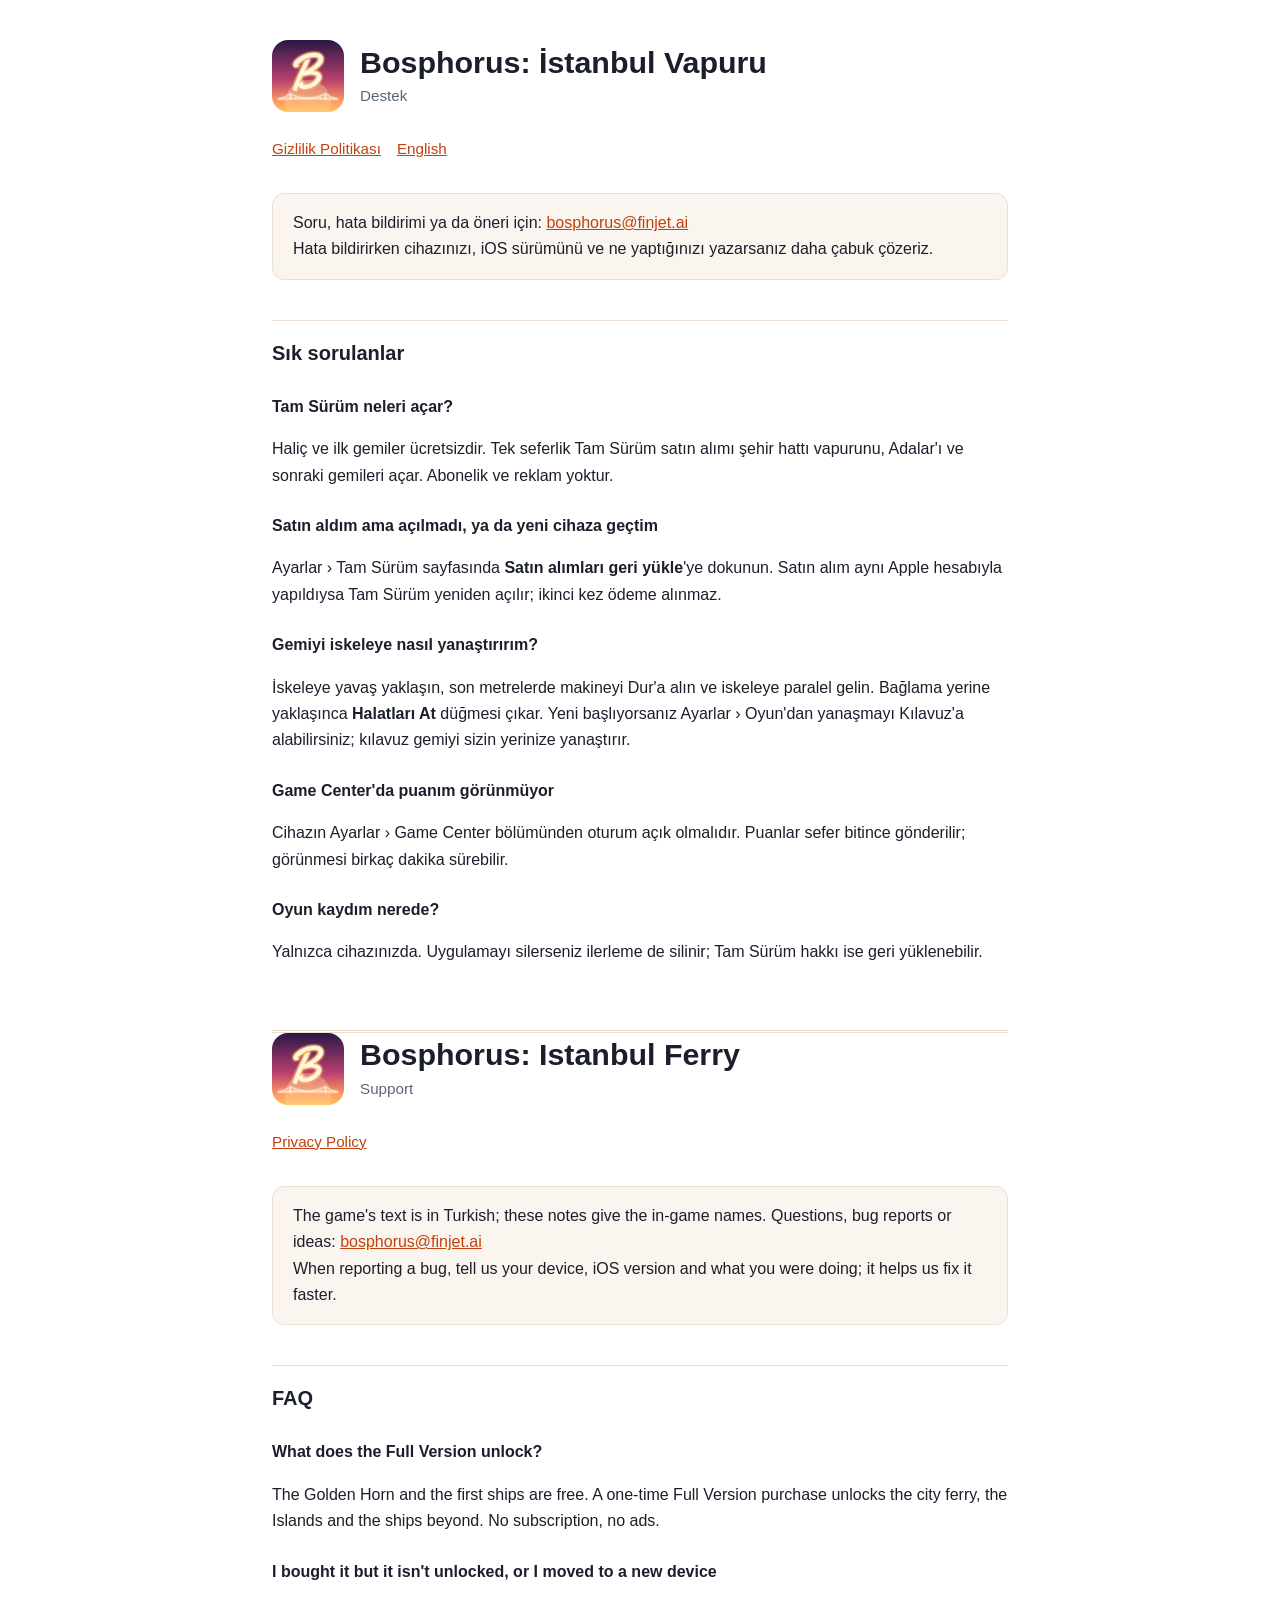
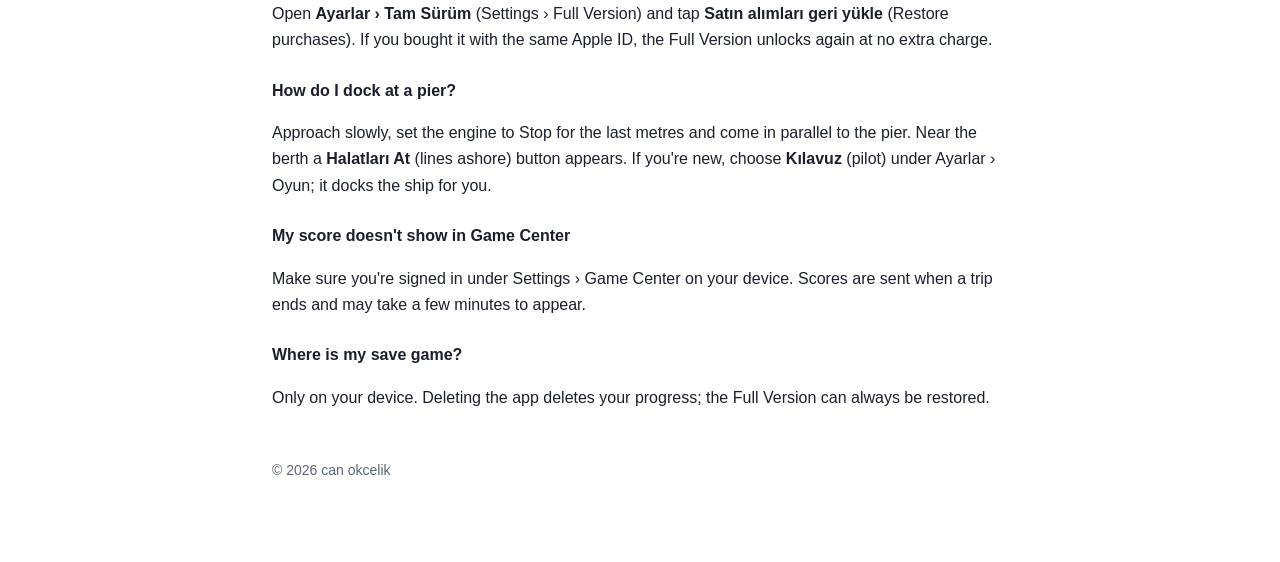
==== index.html @ b3ed33cc "Bosphorus destek ve gizlilik sayfaları Co-Authored-By: Claude Opus 5.5 <noreply@anthropic.com>" ====
<!DOCTYPE html>
<html lang="tr">
<head>
<meta charset="utf-8">
<meta name="viewport" content="width=device-width, initial-scale=1">
<title>Bosphorus: İstanbul Vapuru — Destek / Support</title>
<link rel="stylesheet" href="style.css">
</head>
<body>
<main>

<header><img src="icon.png" alt=""><div><h1>Bosphorus: İstanbul Vapuru</h1><p class="sub">Destek</p></div></header>
<nav><a href="privacy/">Gizlilik Politikası</a><a href="#en">English</a></nav>

<div class="card">
  <p>Soru, hata bildirimi ya da öneri için: <a href="mailto:bosphorus@finjet.ai">bosphorus@finjet.ai</a><br>
  Hata bildirirken cihazınızı, iOS sürümünü ve ne yaptığınızı yazarsanız daha çabuk çözeriz.</p>
</div>

<h2>Sık sorulanlar</h2>

<h3>Tam Sürüm neleri açar?</h3>
<p>Haliç ve ilk gemiler ücretsizdir. Tek seferlik Tam Sürüm satın alımı şehir hattı vapurunu, Adalar'ı ve sonraki gemileri açar.
Abonelik ve reklam yoktur.</p>

<h3>Satın aldım ama açılmadı, ya da yeni cihaza geçtim</h3>
<p>Ayarlar › Tam Sürüm sayfasında <strong>Satın alımları geri yükle</strong>'ye dokunun. Satın alım aynı Apple hesabıyla
yapıldıysa Tam Sürüm yeniden açılır; ikinci kez ödeme alınmaz.</p>

<h3>Gemiyi iskeleye nasıl yanaştırırım?</h3>
<p>İskeleye yavaş yaklaşın, son metrelerde makineyi Dur'a alın ve iskeleye paralel gelin. Bağlama yerine yaklaşınca
<strong>Halatları At</strong> düğmesi çıkar. Yeni başlıyorsanız Ayarlar › Oyun'dan yanaşmayı Kılavuz'a alabilirsiniz; kılavuz gemiyi sizin yerinize yanaştırır.</p>

<h3>Game Center'da puanım görünmüyor</h3>
<p>Cihazın Ayarlar › Game Center bölümünden oturum açık olmalıdır. Puanlar sefer bitince gönderilir; görünmesi birkaç dakika sürebilir.</p>

<h3>Oyun kaydım nerede?</h3>
<p>Yalnızca cihazınızda. Uygulamayı silerseniz ilerleme de silinir; Tam Sürüm hakkı ise geri yüklenebilir.</p>

<hr class="lang-sep" id="en">

<header><img src="icon.png" alt=""><div><h1>Bosphorus: Istanbul Ferry</h1><p class="sub">Support</p></div></header>
<nav><a href="privacy/#en">Privacy Policy</a></nav>

<div class="card">
  <p>The game's text is in Turkish; these notes give the in-game names. Questions, bug reports or ideas: <a href="mailto:bosphorus@finjet.ai">bosphorus@finjet.ai</a><br>
  When reporting a bug, tell us your device, iOS version and what you were doing; it helps us fix it faster.</p>
</div>

<h2>FAQ</h2>

<h3>What does the Full Version unlock?</h3>
<p>The Golden Horn and the first ships are free. A one-time Full Version purchase unlocks the city ferry, the Islands and the ships beyond.
No subscription, no ads.</p>

<h3>I bought it but it isn't unlocked, or I moved to a new device</h3>
<p>Open <strong>Ayarlar › Tam Sürüm</strong> (Settings › Full Version) and tap <strong>Satın alımları geri yükle</strong> (Restore purchases). If you bought it with the same Apple ID, the Full Version
unlocks again at no extra charge.</p>

<h3>How do I dock at a pier?</h3>
<p>Approach slowly, set the engine to Stop for the last metres and come in parallel to the pier. Near the berth a
<strong>Halatları At</strong> (lines ashore) button appears. If you're new, choose <strong>Kılavuz</strong> (pilot) under Ayarlar › Oyun; it docks the ship for you.</p>

<h3>My score doesn't show in Game Center</h3>
<p>Make sure you're signed in under Settings › Game Center on your device. Scores are sent when a trip ends and may take a few minutes to appear.</p>

<h3>Where is my save game?</h3>
<p>Only on your device. Deleting the app deletes your progress; the Full Version can always be restored.</p>

<footer>© 2026 can okcelik</footer>
</main>
</body>
</html>
---- style.css ----
:root { --bg: #ffffff; --fg: #1a1f2b; --muted: #5b6579; --accent: #c2410c; --card: #fbf5ef; --line: #ecdfd2; }
@media (prefers-color-scheme: dark) { :root { --bg: #151021; --fg: #efe7f5; --muted: #a99bb8; --accent: #ffb347; --card: #1f1830; --line: #34294a; } }
* { box-sizing: border-box; }
body { margin: 0; padding: 2.5rem 1.25rem 5rem; background: var(--bg); color: var(--fg); font: 16px/1.65 -apple-system, BlinkMacSystemFont, "Segoe UI", Roboto, sans-serif; }
main { max-width: 46rem; margin: 0 auto; }
header { display: flex; align-items: center; gap: 1rem; margin-bottom: 1.5rem; }
header img { width: 72px; height: 72px; border-radius: 16px; }
h1 { font-size: 1.9rem; line-height: 1.2; margin: 0; }
h2 { font-size: 1.25rem; margin: 2.5rem 0 .75rem; padding-top: 1rem; border-top: 1px solid var(--line); }
h3 { font-size: 1rem; margin: 1.5rem 0 .4rem; }
.sub { color: var(--muted); margin: .2rem 0 0; font-size: .95rem; }
.card { background: var(--card); border: 1px solid var(--line); border-radius: 12px; padding: 1rem 1.25rem; margin: 1.5rem 0; }
.card p:first-child { margin-top: 0; } .card p:last-child { margin-bottom: 0; }
ul { padding-left: 1.25rem; } li { margin: .35rem 0; }
a { color: var(--accent); }
nav { display: flex; gap: 1rem; flex-wrap: wrap; margin: 0 0 2rem; font-size: .95rem; }
.lang-sep { margin: 4rem 0 0; border: 0; border-top: 3px double var(--line); }
footer { margin-top: 3rem; color: var(--muted); font-size: .875rem; }
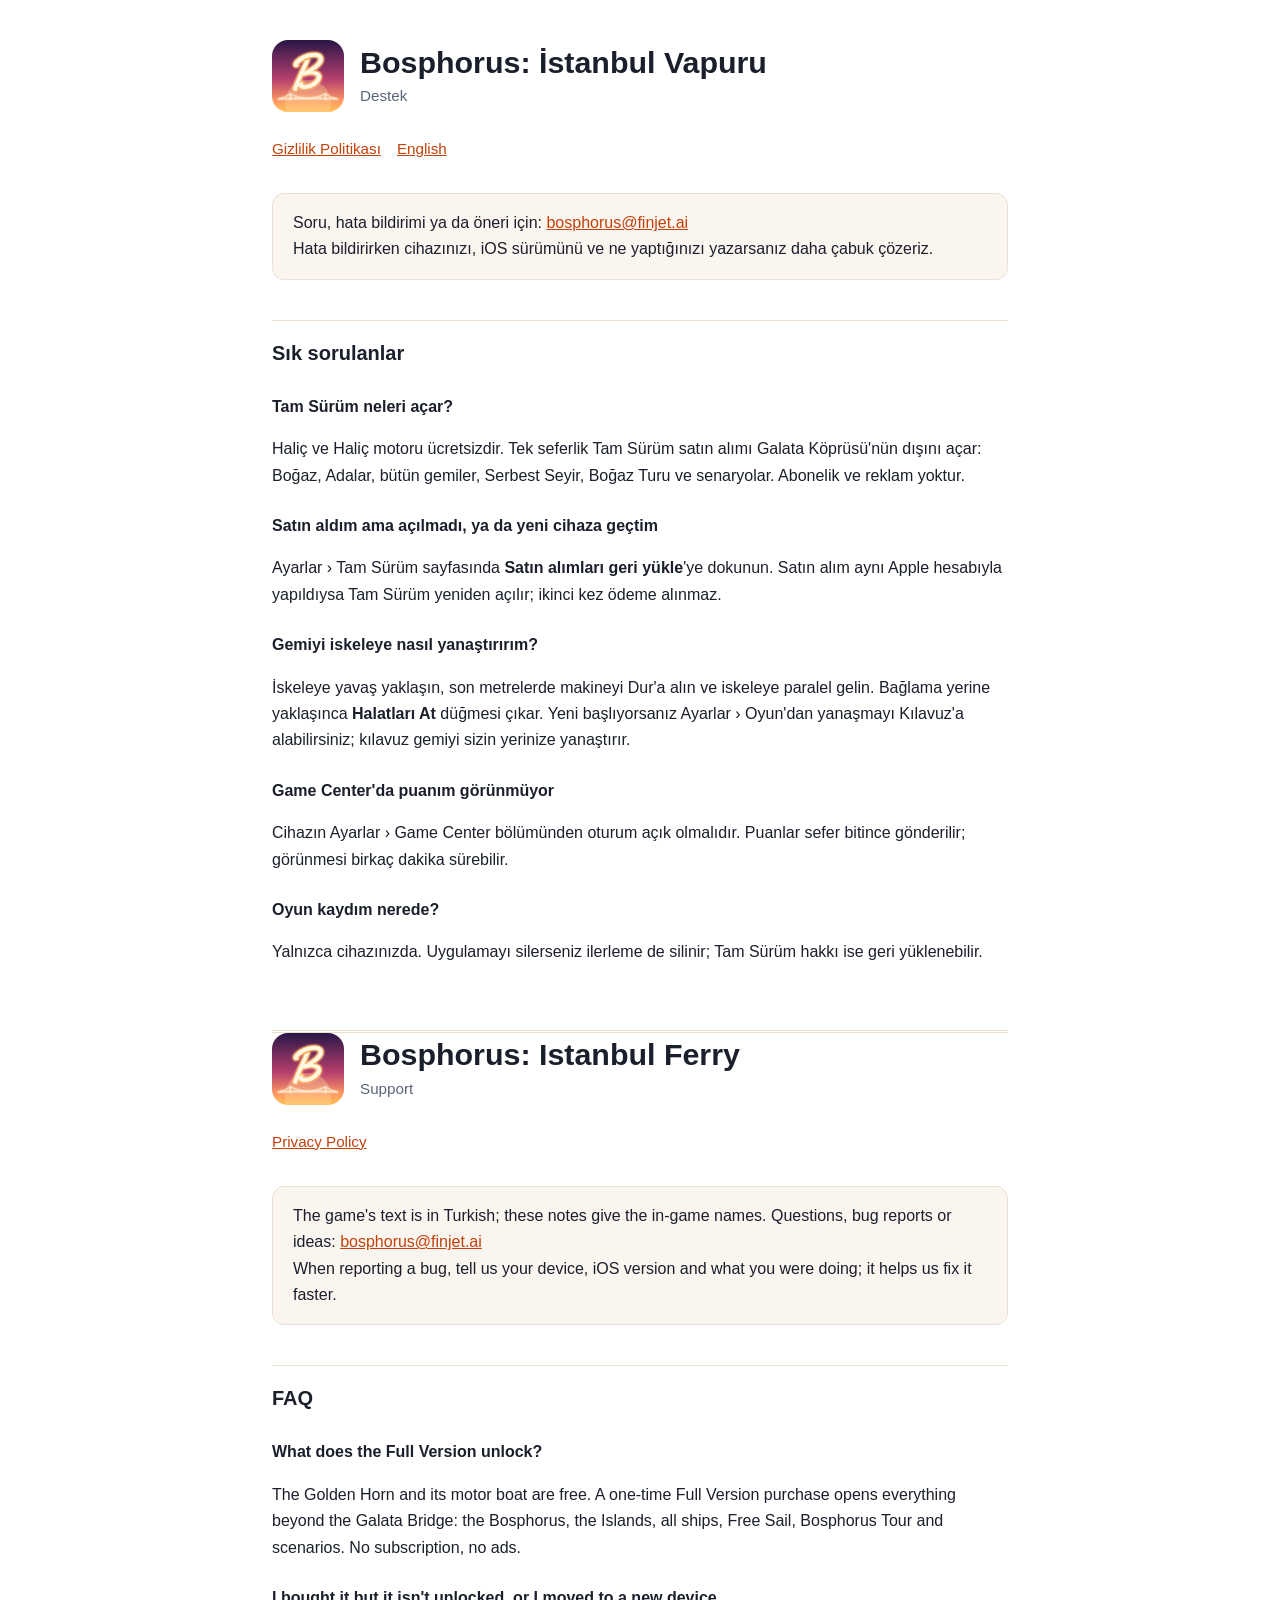
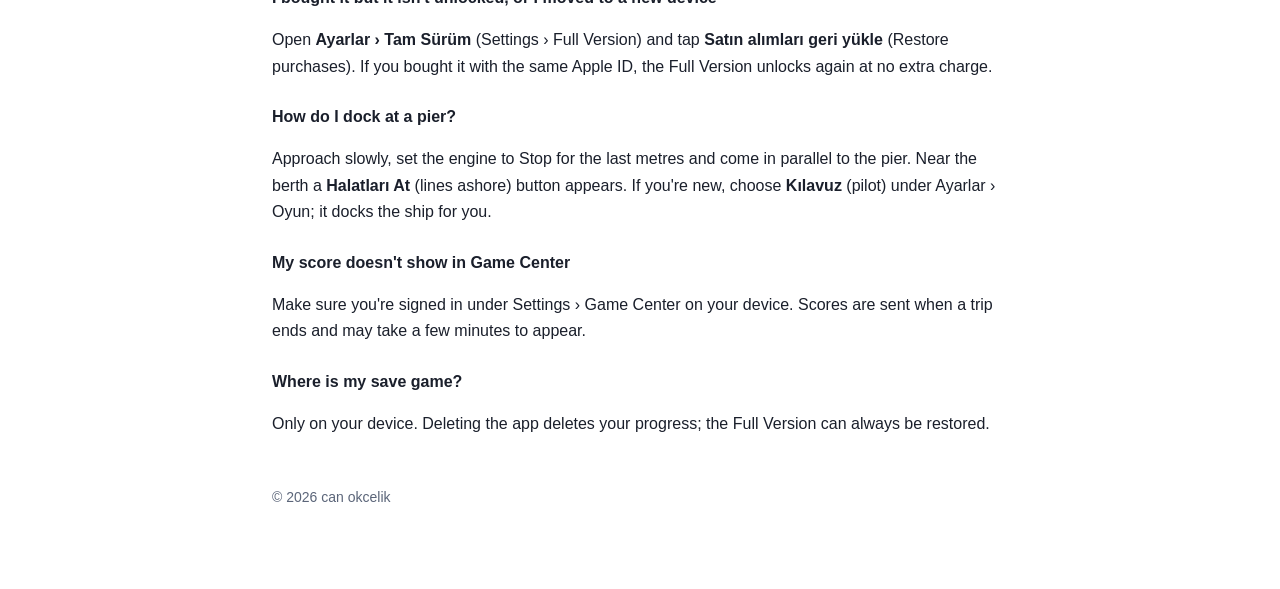
==== commit be9eed72: "SSS: Tam Sürüm kapsamı (ücretsiz oyun yalnız Haliç) Co-Authored-By: Claude Opus 5.5 <noreply@anthrop" ====
--- a/index.html
+++ b/index.html
@@ -20,8 +20,8 @@
 <h2>Sık sorulanlar</h2>
 
 <h3>Tam Sürüm neleri açar?</h3>
-<p>Haliç ve ilk gemiler ücretsizdir. Tek seferlik Tam Sürüm satın alımı şehir hattı vapurunu, Adalar'ı ve sonraki gemileri açar.
-Abonelik ve reklam yoktur.</p>
+<p>Haliç ve Haliç motoru ücretsizdir. Tek seferlik Tam Sürüm satın alımı Galata Köprüsü'nün dışını açar: Boğaz, Adalar, bütün gemiler,
+Serbest Seyir, Boğaz Turu ve senaryolar. Abonelik ve reklam yoktur.</p>
 
 <h3>Satın aldım ama açılmadı, ya da yeni cihaza geçtim</h3>
 <p>Ayarlar › Tam Sürüm sayfasında <strong>Satın alımları geri yükle</strong>'ye dokunun. Satın alım aynı Apple hesabıyla
@@ -50,8 +50,8 @@
 <h2>FAQ</h2>
 
 <h3>What does the Full Version unlock?</h3>
-<p>The Golden Horn and the first ships are free. A one-time Full Version purchase unlocks the city ferry, the Islands and the ships beyond.
-No subscription, no ads.</p>
+<p>The Golden Horn and its motor boat are free. A one-time Full Version purchase opens everything beyond the Galata Bridge: the Bosphorus,
+the Islands, all ships, Free Sail, Bosphorus Tour and scenarios. No subscription, no ads.</p>
 
 <h3>I bought it but it isn't unlocked, or I moved to a new device</h3>
 <p>Open <strong>Ayarlar › Tam Sürüm</strong> (Settings › Full Version) and tap <strong>Satın alımları geri yükle</strong> (Restore purchases). If you bought it with the same Apple ID, the Full Version
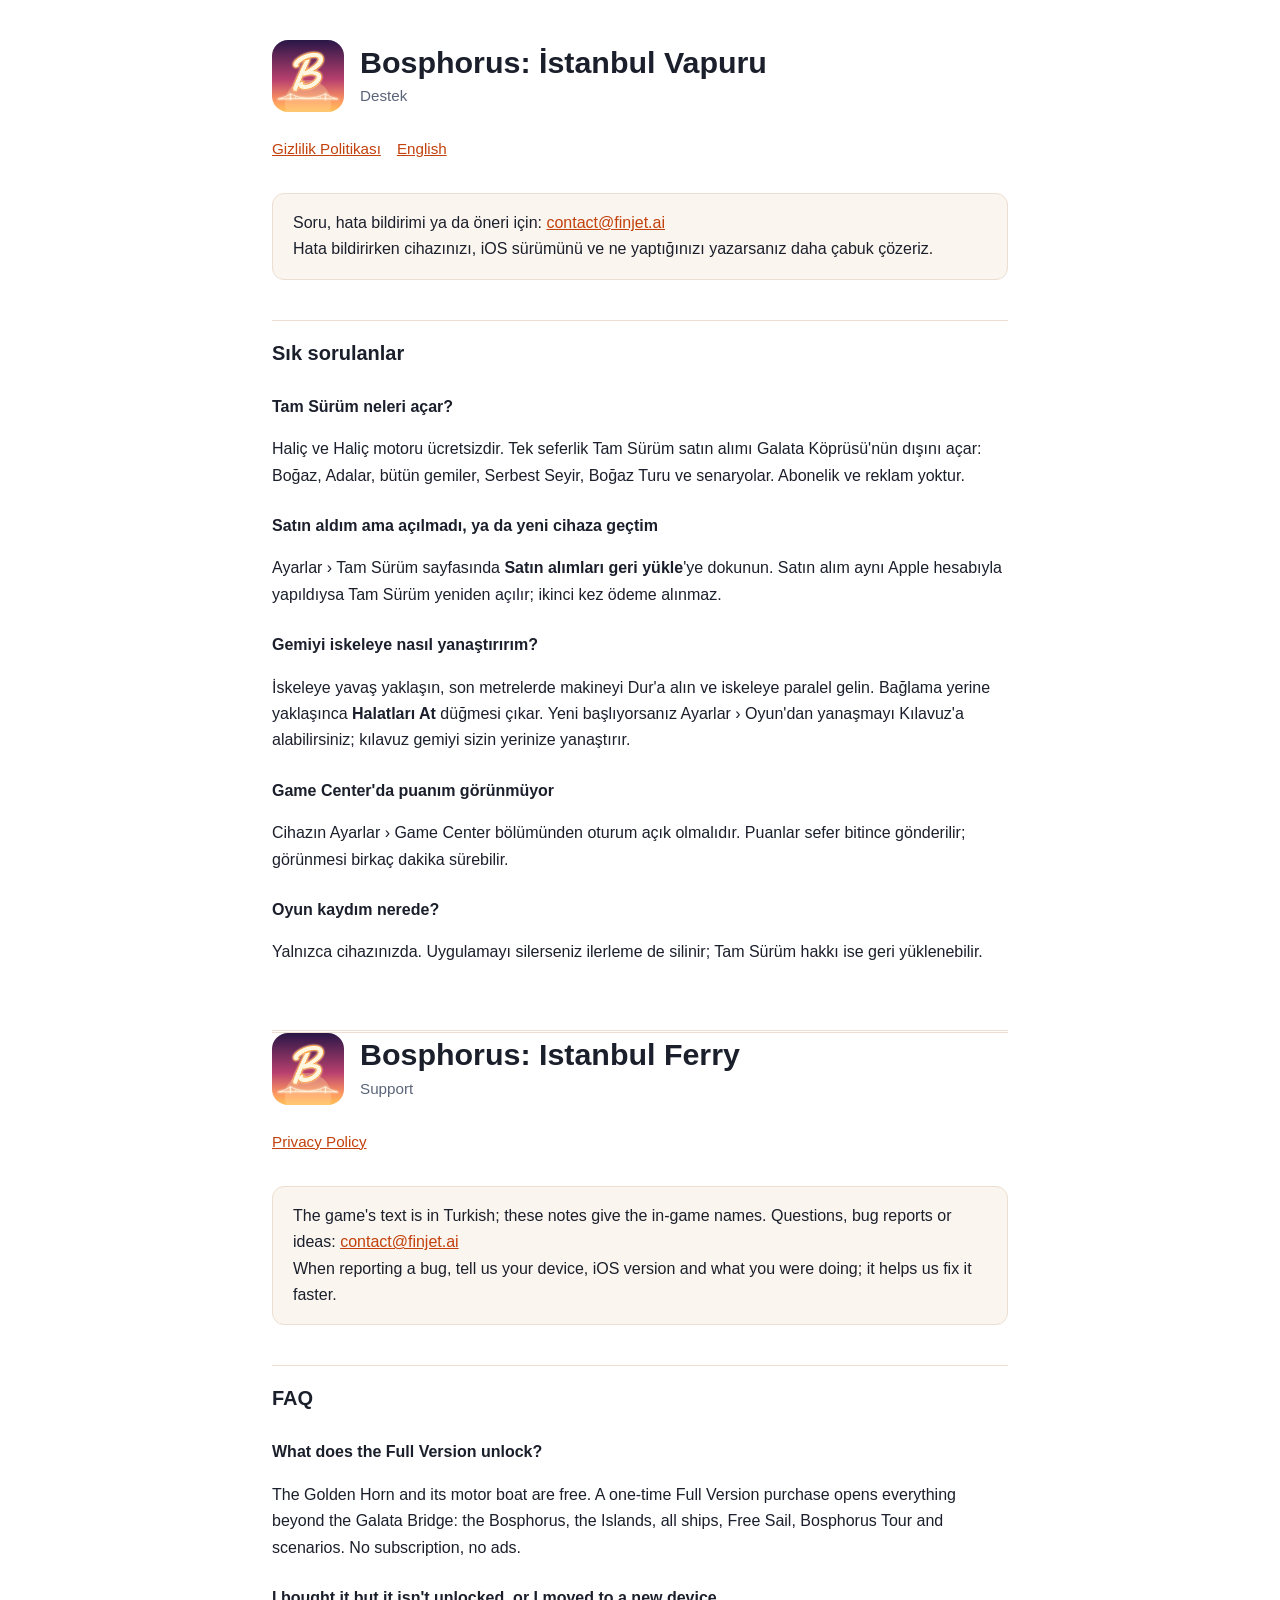
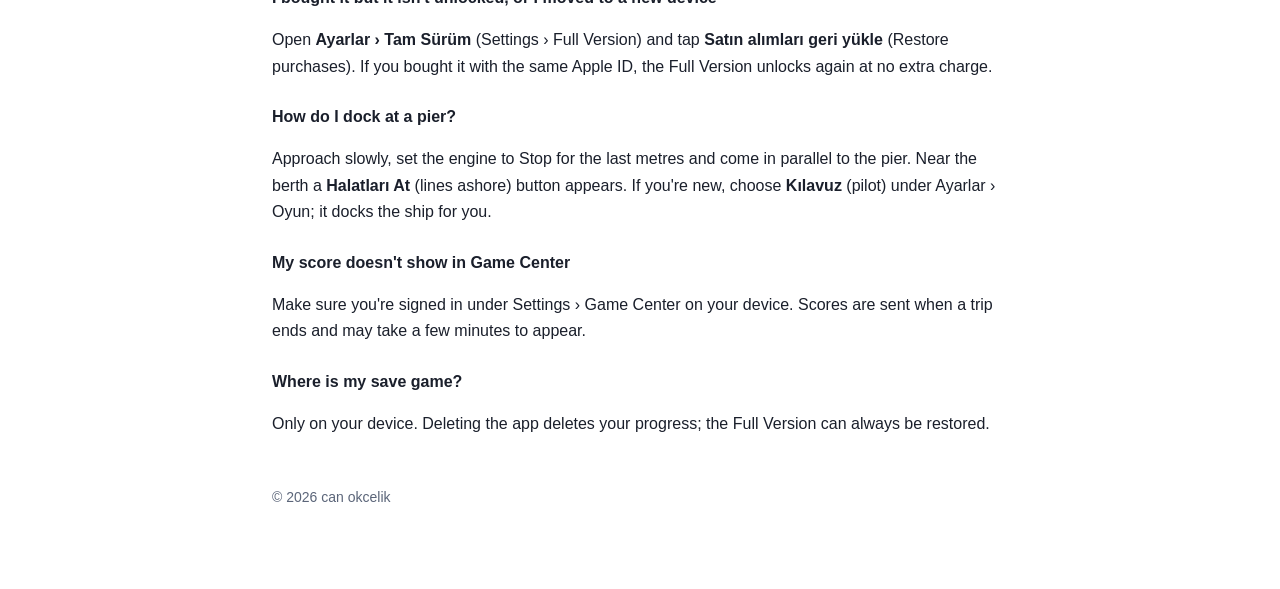
==== commit ee6597b6: "İletişim adresi contact@finjet.ai (bosphorus@finjet.ai yok) Co-Authored-By: Claude Opus 5.5 <noreply" ====
--- a/index.html
+++ b/index.html
@@ -13,7 +13,7 @@
 <nav><a href="privacy/">Gizlilik Politikası</a><a href="#en">English</a></nav>
 
 <div class="card">
-  <p>Soru, hata bildirimi ya da öneri için: <a href="mailto:bosphorus@finjet.ai">bosphorus@finjet.ai</a><br>
+  <p>Soru, hata bildirimi ya da öneri için: <a href="mailto:contact@finjet.ai">contact@finjet.ai</a><br>
   Hata bildirirken cihazınızı, iOS sürümünü ve ne yaptığınızı yazarsanız daha çabuk çözeriz.</p>
 </div>
 
@@ -43,7 +43,7 @@
 <nav><a href="privacy/#en">Privacy Policy</a></nav>
 
 <div class="card">
-  <p>The game's text is in Turkish; these notes give the in-game names. Questions, bug reports or ideas: <a href="mailto:bosphorus@finjet.ai">bosphorus@finjet.ai</a><br>
+  <p>The game's text is in Turkish; these notes give the in-game names. Questions, bug reports or ideas: <a href="mailto:contact@finjet.ai">contact@finjet.ai</a><br>
   When reporting a bug, tell us your device, iOS version and what you were doing; it helps us fix it faster.</p>
 </div>
 
